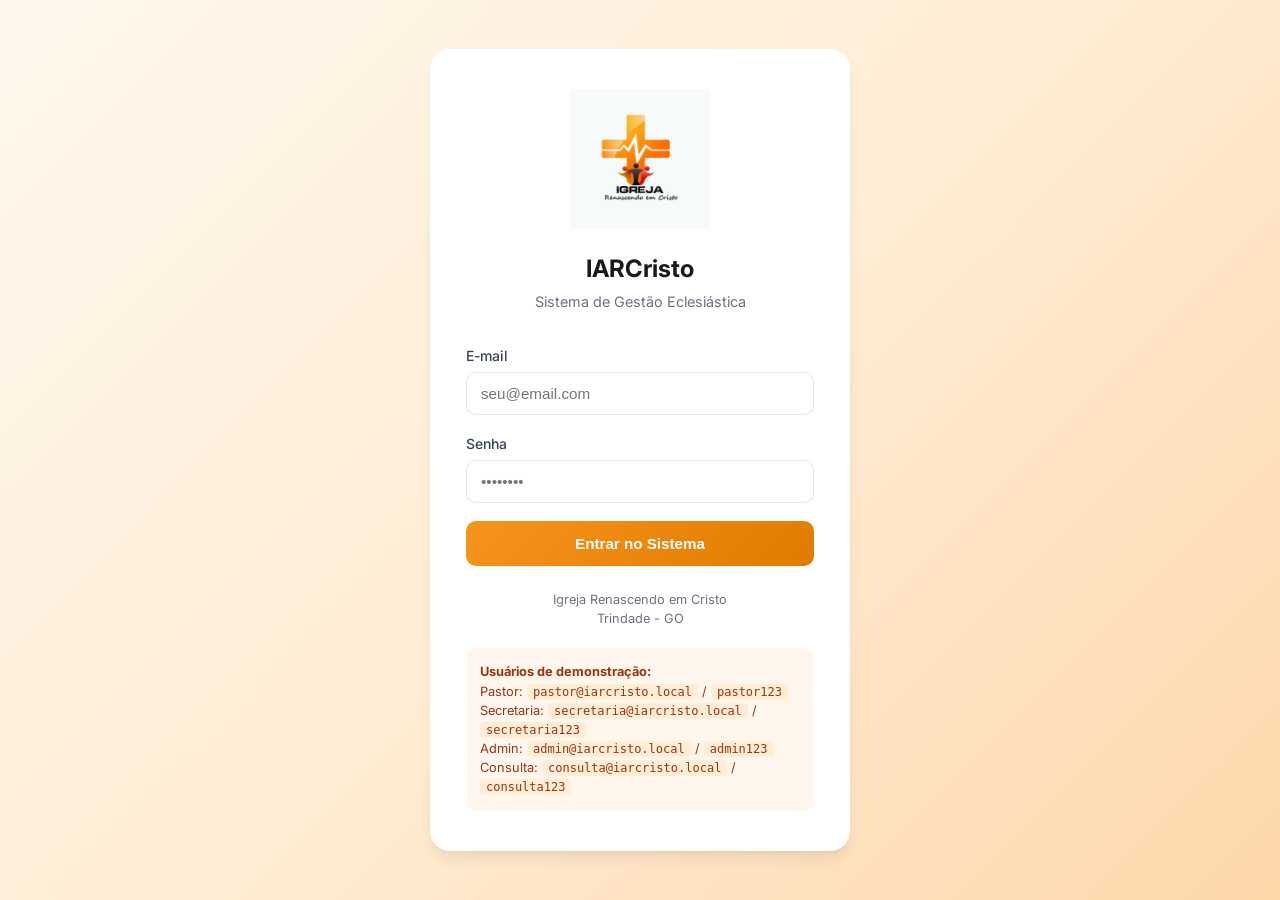
==== pages/dashboard.html @ 71ff0958 "Add files via upload" ====
<!DOCTYPE html>
<html lang="pt-BR">
<head>
  <meta charset="UTF-8">
  <meta name="viewport" content="width=device-width, initial-scale=1.0">
  <title>Dashboard | IARCristo</title>
  <link rel="stylesheet" href="../css/style.css">
  <link rel="preconnect" href="https://fonts.googleapis.com">
  <link href="https://fonts.googleapis.com/css2?family=Inter:wght@400;500;600;700&display=swap" rel="stylesheet">
</head>
<body>
  <div class="app-layout">
    <aside class="sidebar" id="sidebar">
      <div class="sidebar-header">
        <img src="../public/assets/logo.png" alt="Logo" class="sidebar-logo">
        <div class="sidebar-brand">
          IARCristo
          <span>Renascendo em Cristo</span>
        </div>
      </div>
      <nav class="sidebar-nav">
        <div class="nav-section">
          <div class="nav-section-title">Principal</div>
          <a href="dashboard.html" class="nav-item" active">Dashboard</a>
          <a href="membros.html" class="nav-item">Membros</a>
          <a href="visitantes.html" class="nav-item">Visitantes</a>
        </div>
        <div class="nav-section">
          <div class="nav-section-title">Organização</div>
          <a href="departamentos.html" class="nav-item">Departamentos</a>
          <a href="familias.html" class="nav-item">Famílias</a>
        </div>
        <div class="nav-section">
          <div class="nav-section-title">Agenda</div>
          <a href="agenda.html" class="nav-item">Cultos & Eventos</a>
        </div>
        <div class="nav-section">
          <div class="nav-section-title">Sistema</div>
          <a href="relatorios.html" class="nav-item">Relatórios</a>
        </div>
</nav>
      <div class="sidebar-footer">
        <div class="user-info">
          <div class="user-avatar">WF</div>
          <div class="user-details">
            <div class="user-name">Wellington F. Vieira</div>
            <div class="user-role">Pastor Presidente</div>
          </div>
        </div>
      </div>
    </aside>

    <div class="main-content">
      <header class="topbar">
        <div class="flex items-center gap-3">
          <button class="menu-toggle" onclick="document.getElementById('sidebar').classList.toggle('open')">
            <svg width="24" height="24" fill="none" stroke="currentColor" viewBox="0 0 24 24"><path stroke-linecap="round" stroke-linejoin="round" stroke-width="2" d="M4 6h16M4 12h16M4 18h16"/></svg>
          </button>
          <h1 class="topbar-title">Dashboard</h1>
        </div>
        <div class="topbar-actions">
          <div class="search-box">
            <svg fill="none" stroke="currentColor" viewBox="0 0 24 24"><path stroke-linecap="round" stroke-linejoin="round" stroke-width="2" d="M21 21l-6-6m2-5a7 7 0 11-14 0 7 7 0 0114 0z"/></svg>
            <input type="text" id="buscaGlobal" placeholder="Buscar membro..." onkeyup="if(event.key==='Enter') location.href='membros.html?q='+this.value">
          </div>
        </div>
      </header>

      <div class="content-area">
        <div class="stats-grid" id="statsGrid"></div>

        <div style="display: grid; grid-template-columns: 1.5fr 1fr; gap: 24px;" class="dashboard-grid">
          <div class="card">
            <div class="card-header">
              <h2 class="card-title">Próximos Cultos e Eventos</h2>
              <span class="badge badge-info">Demo</span>
            </div>
            <div class="card-body" style="padding: 0;">
              <div class="table-responsive">
                <table>
                  <thead>
                    <tr>
                      <th>Data</th>
                      <th>Evento</th>
                      <th>Horário</th>
                      <th>Dirigente</th>
                      <th>Status</th>
                    </tr>
                  </thead>
                  <tbody>
                    <tr>
                      <td>26/10/2026</td>
                      <td><strong>Culto de Celebração</strong></td>
                      <td>19:00</td>
                      <td>Pr. Wellington</td>
                      <td><span class="badge badge-success">Confirmado</span></td>
                    </tr>
                    <tr>
                      <td>28/10/2026</td>
                      <td><strong>Escola Bíblica</strong></td>
                      <td>19:30</td>
                      <td>Líder de Ensino</td>
                      <td><span class="badge badge-info">Planejado</span></td>
                    </tr>
                    <tr>
                      <td>29/10/2026</td>
                      <td><strong>Culto de Oração</strong></td>
                      <td>19:00</td>
                      <td>Pr. Auxiliar</td>
                      <td><span class="badge badge-success">Confirmado</span></td>
                    </tr>
                    <tr>
                      <td>02/11/2026</td>
                      <td><strong>Santa Ceia</strong></td>
                      <td>19:00</td>
                      <td>Pr. Wellington</td>
                      <td><span class="badge badge-warning">Planejado</span></td>
                    </tr>
                  </tbody>
                </table>
              </div>
            </div>
          </div>

          <div class="card">
            <div class="card-header">
              <h2 class="card-title">Aniversariantes</h2>
            </div>
            <div class="card-body" id="aniversariantes"></div>
          </div>
        </div>
      </div>
    </div>
  </div>

  <script src="../js/app.js"></script>
  <script src="../js/auth-guard.js"></script>
  <script>
    document.addEventListener('DOMContentLoaded', () => {
      const stats = IARCristo.getEstatisticas();
      const numVis = (IARCristo.getVisitantes && IARCristo.getVisitantes().length) || stats.visitantes || 0;

      document.getElementById('statsGrid').innerHTML = `
        <div class="stat-card">
          <div class="stat-card-header"><div class="stat-icon orange"><svg width="22" height="22" fill="none" stroke="currentColor" viewBox="0 0 24 24"><path stroke-linecap="round" stroke-linejoin="round" stroke-width="2" d="M17 20h5v-2a3 3 0 00-5.356-1.857M17 20H7m10 0v-2c0-.656-.126-1.283-.356-1.857M7 20H2v-2a3 3 0 015.356-1.857M7 20v-2c0-.656.126-1.283.356-1.857m0 0a5.002 5.002 0 019.288 0M15 7a3 3 0 11-6 0 3 3 0 016 0z"/></svg></div></div>
          <div class="stat-value">${stats.ativos}</div>
          <div class="stat-label">Membros Ativos</div>
        </div>
        <div class="stat-card">
          <div class="stat-card-header"><div class="stat-icon green"><svg width="22" height="22" fill="none" stroke="currentColor" viewBox="0 0 24 24"><path stroke-linecap="round" stroke-linejoin="round" stroke-width="2" d="M18 9v3m0 0v3m0-3h3m-3 0h-3m-2-5a4 4 0 11-8 0 4 4 0 018 0zM3 20a6 6 0 0112 0v1H3v-1z"/></svg></div></div>
          <div class="stat-value">${stats.novosMes}</div>
          <div class="stat-label">Novos no mês</div>
        </div>
        <div class="stat-card">
          <div class="stat-card-header"><div class="stat-icon blue"><svg width="22" height="22" fill="none" stroke="currentColor" viewBox="0 0 24 24"><path stroke-linecap="round" stroke-linejoin="round" stroke-width="2" d="M12 4.354a4 4 0 110 5.292M15 21H3v-1a6 6 0 0112 0v1zm0 0h6v-1a6 6 0 00-9-5.197M13 7a4 4 0 11-8 0 4 4 0 018 0z"/></svg></div></div>
          <div class="stat-value">${stats.integracao}</div>
          <div class="stat-label">Em Integração</div>
        </div>
        <div class="stat-card">
          <div class="stat-card-header"><div class="stat-icon purple"><svg width="22" height="22" fill="none" stroke="currentColor" viewBox="0 0 24 24"><path stroke-linecap="round" stroke-linejoin="round" stroke-width="2" d="M8 7V3m8 4V3m-9 8h10M5 21h14a2 2 0 002-2V7a2 2 0 00-2-2H5a2 2 0 00-2 2v12a2 2 0 002 2z"/></svg></div></div>
          <div class="stat-value">08</div>
          <div class="stat-label">Próximos Cultos</div>
        </div>
      `;

      const anivEl = document.getElementById('aniversariantes');
      if (stats.aniversariantes.length === 0) {
        anivEl.innerHTML = '<p class="text-muted">Nenhum aniversariante neste período.</p>';
      } else {
        anivEl.innerHTML = stats.aniversariantes.map(m => {
          const iniciais = m.nome.split(' ').map(p => p[0]).slice(0,2).join('').toUpperCase();
          return `<div class="flex items-center gap-3" style="margin-bottom:14px;">
              <div class="user-avatar" style="width:36px;height:36px;font-size:0.8rem;">${iniciais}</div>
              <div>
                <div style="font-weight:600;font-size:0.9rem;">${m.nome}</div>
                <div class="text-muted" style="font-size:0.8rem;">${String(m.dia).padStart(2,'0')}/${String(m.mes+1).padStart(2,'0')} — ${m.idade} anos</div>
              </div>
            </div>`;
        }).join('');
      }
    });
  </script>
  <style>
    @media (max-width: 900px) {
      .dashboard-grid { grid-template-columns: 1fr !important; }
    }
  </style>

  <script>
    // Atualizar próximos eventos com dados reais
    document.addEventListener('DOMContentLoaded', () => {
      if (typeof IARCristo === 'undefined' || !IARCristo.getProximosEventos) return;
      const prox = IARCristo.getProximosEventos(5);
      const tbody = document.querySelector('.card .table-responsive tbody');
      if (!tbody || prox.length === 0) return;
      tbody.innerHTML = prox.map(e => {
        const m = e.dirigenteId ? (IARCristo.getMembro(e.dirigenteId) || {}) : {};
        return `<tr>
          <td>${IARCristo.formatarData(e.data)}</td>
          <td><strong>${e.titulo || e.tipo}</strong></td>
          <td>${e.horaInicio || ''}</td>
          <td>${m.nome || '—'}</td>
          <td><span class="badge ${IARCristo.badgeSituacaoEvento(e.situacao)}">${e.situacao}</span></td>
        </tr>`;
      }).join('');
      // update count card
      const cards = document.querySelectorAll('.stat-value');
      if (cards.length >= 4) cards[3].textContent = String(prox.length).padStart(2, '0');
    });
  </script>

</body>
</html>
---- css/style.css ----
/* ========================================
   IARCristo - Igreja Renascendo em Cristo
   Sistema de Gestão Eclesiástica
   ======================================== */

:root {
  /* Cores extraídas do logotipo */
  --primary: #F7941D;
  --primary-dark: #E07B00;
  --primary-light: #FFB347;
  --accent: #E85D04;
  --accent-dark: #D00000;
  --black: #1A1A1A;
  --gray-900: #111827;
  --gray-800: #1F2937;
  --gray-700: #374151;
  --gray-600: #4B5563;
  --gray-500: #6B7280;
  --gray-400: #9CA3AF;
  --gray-300: #D1D5DB;
  --gray-200: #E5E7EB;
  --gray-100: #F3F4F6;
  --gray-50: #F9FAFB;
  --white: #FFFFFF;
  --success: #10B981;
  --warning: #F59E0B;
  --danger: #EF4444;
  --info: #3B82F6;

  --sidebar-width: 280px;
  --header-height: 70px;
  --radius: 12px;
  --shadow: 0 4px 6px -1px rgb(0 0 0 / 0.08), 0 2px 4px -2px rgb(0 0 0 / 0.05);
  --shadow-lg: 0 10px 15px -3px rgb(0 0 0 / 0.08), 0 4px 6px -4px rgb(0 0 0 / 0.05);
}

* {
  margin: 0;
  padding: 0;
  box-sizing: border-box;
}

body {
  font-family: 'Inter', -apple-system, BlinkMacSystemFont, 'Segoe UI', Roboto, sans-serif;
  background: var(--gray-50);
  color: var(--gray-800);
  line-height: 1.5;
  min-height: 100vh;
}

a {
  text-decoration: none;
  color: inherit;
}

/* ========== LOGIN PAGE ========== */
.login-page {
  min-height: 100vh;
  display: flex;
  align-items: center;
  justify-content: center;
  background: linear-gradient(135deg, #FFF7ED 0%, #FFEDD5 50%, #FED7AA 100%);
  padding: 20px;
}

.login-card {
  background: var(--white);
  border-radius: 20px;
  box-shadow: var(--shadow-lg);
  width: 100%;
  max-width: 420px;
  padding: 40px 36px;
  text-align: center;
}

.login-logo {
  width: 140px;
  height: auto;
  margin-bottom: 16px;
}

.login-title {
  font-size: 1.5rem;
  font-weight: 700;
  color: var(--black);
  margin-bottom: 4px;
}

.login-subtitle {
  font-size: 0.9rem;
  color: var(--gray-500);
  margin-bottom: 32px;
}

.form-group {
  margin-bottom: 18px;
  text-align: left;
}

.form-group label {
  display: block;
  font-size: 0.875rem;
  font-weight: 500;
  color: var(--gray-700);
  margin-bottom: 6px;
}

.form-control {
  width: 100%;
  padding: 12px 14px;
  border: 1.5px solid var(--gray-200);
  border-radius: 10px;
  font-size: 0.95rem;
  transition: all 0.2s;
  background: var(--white);
}

.form-control:focus {
  outline: none;
  border-color: var(--primary);
  box-shadow: 0 0 0 3px rgba(247, 148, 29, 0.15);
}

.btn {
  display: inline-flex;
  align-items: center;
  justify-content: center;
  gap: 8px;
  padding: 12px 20px;
  border: none;
  border-radius: 10px;
  font-size: 0.95rem;
  font-weight: 600;
  cursor: pointer;
  transition: all 0.2s;
}

.btn-primary {
  background: linear-gradient(135deg, var(--primary) 0%, var(--primary-dark) 100%);
  color: var(--white);
  width: 100%;
  padding: 14px;
}

.btn-primary:hover {
  background: linear-gradient(135deg, var(--primary-dark) 0%, #C96A00 100%);
  transform: translateY(-1px);
  box-shadow: 0 4px 12px rgba(247, 148, 29, 0.35);
}

.login-footer {
  margin-top: 24px;
  font-size: 0.85rem;
  color: var(--gray-500);
}

.login-footer a {
  color: var(--primary);
  font-weight: 500;
}

/* ========== LAYOUT PRINCIPAL ========== */
.app-layout {
  display: flex;
  min-height: 100vh;
}

/* Sidebar */
.sidebar {
  width: var(--sidebar-width);
  background: var(--white);
  border-right: 1px solid var(--gray-200);
  display: flex;
  flex-direction: column;
  position: fixed;
  top: 0;
  left: 0;
  height: 100vh;
  z-index: 100;
  transition: transform 0.3s ease;
}

.sidebar-header {
  padding: 20px;
  border-bottom: 1px solid var(--gray-100);
  display: flex;
  align-items: center;
  gap: 12px;
}

.sidebar-logo {
  width: 48px;
  height: 48px;
  object-fit: contain;
}

.sidebar-brand {
  font-size: 1.05rem;
  font-weight: 700;
  color: var(--black);
  line-height: 1.2;
}

.sidebar-brand span {
  display: block;
  font-size: 0.75rem;
  font-weight: 400;
  color: var(--gray-500);
}

.sidebar-nav {
  flex: 1;
  padding: 16px 12px;
  overflow-y: auto;
}

.nav-section {
  margin-bottom: 20px;
}

.nav-section-title {
  font-size: 0.7rem;
  font-weight: 600;
  text-transform: uppercase;
  letter-spacing: 0.05em;
  color: var(--gray-400);
  padding: 0 12px;
  margin-bottom: 8px;
}

.nav-item {
  display: flex;
  align-items: center;
  gap: 12px;
  padding: 11px 14px;
  border-radius: 10px;
  color: var(--gray-600);
  font-size: 0.925rem;
  font-weight: 500;
  transition: all 0.15s;
  margin-bottom: 2px;
}

.nav-item:hover {
  background: #FFF7ED;
  color: var(--primary-dark);
}

.nav-item.active {
  background: linear-gradient(135deg, #FFF7ED 0%, #FFEDD5 100%);
  color: var(--primary-dark);
  font-weight: 600;
}

.nav-item svg {
  width: 20px;
  height: 20px;
  flex-shrink: 0;
}

.sidebar-footer {
  padding: 16px;
  border-top: 1px solid var(--gray-100);
}

.user-info {
  display: flex;
  align-items: center;
  gap: 12px;
  padding: 10px;
  border-radius: 10px;
  background: var(--gray-50);
}

.user-avatar {
  width: 40px;
  height: 40px;
  border-radius: 50%;
  background: linear-gradient(135deg, var(--primary) 0%, var(--accent) 100%);
  display: flex;
  align-items: center;
  justify-content: center;
  color: white;
  font-weight: 700;
  font-size: 0.95rem;
}

.user-details {
  flex: 1;
  min-width: 0;
}

.user-name {
  font-size: 0.875rem;
  font-weight: 600;
  color: var(--gray-800);
  white-space: nowrap;
  overflow: hidden;
  text-overflow: ellipsis;
}

.user-role {
  font-size: 0.75rem;
  color: var(--gray-500);
}

/* Main Content */
.main-content {
  flex: 1;
  margin-left: var(--sidebar-width);
  min-height: 100vh;
  display: flex;
  flex-direction: column;
}

.topbar {
  height: var(--header-height);
  background: var(--white);
  border-bottom: 1px solid var(--gray-200);
  display: flex;
  align-items: center;
  justify-content: space-between;
  padding: 0 28px;
  position: sticky;
  top: 0;
  z-index: 50;
}

.topbar-title {
  font-size: 1.25rem;
  font-weight: 700;
  color: var(--gray-900);
}

.topbar-actions {
  display: flex;
  align-items: center;
  gap: 12px;
}

.search-box {
  position: relative;
}

.search-box input {
  padding: 9px 14px 9px 40px;
  border: 1.5px solid var(--gray-200);
  border-radius: 10px;
  width: 260px;
  font-size: 0.9rem;
  background: var(--gray-50);
}

.search-box input:focus {
  outline: none;
  border-color: var(--primary);
  background: var(--white);
}

.search-box svg {
  position: absolute;
  left: 12px;
  top: 50%;
  transform: translateY(-50%);
  width: 18px;
  height: 18px;
  color: var(--gray-400);
}

.content-area {
  padding: 28px;
  flex: 1;
}

/* Cards & Stats */
.stats-grid {
  display: grid;
  grid-template-columns: repeat(auto-fit, minmax(220px, 1fr));
  gap: 20px;
  margin-bottom: 28px;
}

.stat-card {
  background: var(--white);
  border-radius: var(--radius);
  padding: 22px;
  box-shadow: var(--shadow);
  border: 1px solid var(--gray-100);
  transition: transform 0.15s, box-shadow 0.15s;
}

.stat-card:hover {
  transform: translateY(-2px);
  box-shadow: var(--shadow-lg);
}

.stat-card-header {
  display: flex;
  align-items: center;
  justify-content: space-between;
  margin-bottom: 12px;
}

.stat-icon {
  width: 44px;
  height: 44px;
  border-radius: 12px;
  display: flex;
  align-items: center;
  justify-content: center;
}

.stat-icon.orange { background: #FFF7ED; color: var(--primary); }
.stat-icon.green { background: #ECFDF5; color: var(--success); }
.stat-icon.blue { background: #EFF6FF; color: var(--info); }
.stat-icon.purple { background: #F5F3FF; color: #8B5CF6; }
.stat-icon.red { background: #FEF2F2; color: var(--danger); }

.stat-value {
  font-size: 1.85rem;
  font-weight: 700;
  color: var(--gray-900);
  line-height: 1.1;
}

.stat-label {
  font-size: 0.875rem;
  color: var(--gray-500);
  margin-top: 4px;
}

/* Cards */
.card {
  background: var(--white);
  border-radius: var(--radius);
  box-shadow: var(--shadow);
  border: 1px solid var(--gray-100);
  margin-bottom: 24px;
}

.card-header {
  padding: 18px 22px;
  border-bottom: 1px solid var(--gray-100);
  display: flex;
  align-items: center;
  justify-content: space-between;
}

.card-title {
  font-size: 1.05rem;
  font-weight: 600;
  color: var(--gray-900);
}

.card-body {
  padding: 22px;
}

/* Tables */
.table-responsive {
  overflow-x: auto;
}

table {
  width: 100%;
  border-collapse: collapse;
}

th {
  text-align: left;
  padding: 12px 16px;
  font-size: 0.75rem;
  font-weight: 600;
  text-transform: uppercase;
  letter-spacing: 0.04em;
  color: var(--gray-500);
  background: var(--gray-50);
  border-bottom: 1px solid var(--gray-200);
}

td {
  padding: 14px 16px;
  font-size: 0.9rem;
  border-bottom: 1px solid var(--gray-100);
  color: var(--gray-700);
}

tr:hover td {
  background: #FFFBF5;
}

.badge {
  display: inline-flex;
  align-items: center;
  padding: 4px 10px;
  border-radius: 20px;
  font-size: 0.75rem;
  font-weight: 600;
}

.badge-success { background: #ECFDF5; color: #059669; }
.badge-warning { background: #FFFBEB; color: #D97706; }
.badge-info { background: #EFF6FF; color: #2563EB; }
.badge-danger { background: #FEF2F2; color: #DC2626; }
.badge-gray { background: var(--gray-100); color: var(--gray-600); }

/* Forms */
.form-row {
  display: grid;
  grid-template-columns: repeat(auto-fit, minmax(240px, 1fr));
  gap: 18px;
  margin-bottom: 18px;
}

.form-section {
  margin-bottom: 28px;
}

.form-section-title {
  font-size: 1rem;
  font-weight: 600;
  color: var(--gray-800);
  margin-bottom: 16px;
  padding-bottom: 8px;
  border-bottom: 2px solid var(--primary-light);
  display: inline-block;
}

.btn-secondary {
  background: var(--white);
  color: var(--gray-700);
  border: 1.5px solid var(--gray-200);
}

.btn-secondary:hover {
  background: var(--gray-50);
  border-color: var(--gray-300);
}

.btn-sm {
  padding: 7px 14px;
  font-size: 0.85rem;
}

/* Mobile */
.menu-toggle {
  display: none;
  background: none;
  border: none;
  cursor: pointer;
  padding: 8px;
}

@media (max-width: 1024px) {
  .sidebar {
    transform: translateX(-100%);
  }
  .sidebar.open {
    transform: translateX(0);
  }
  .main-content {
    margin-left: 0;
  }
  .menu-toggle {
    display: block;
  }
  .search-box input {
    width: 180px;
  }
}

@media (max-width: 640px) {
  .content-area {
    padding: 16px;
  }
  .stats-grid {
    grid-template-columns: 1fr 1fr;
  }
  .topbar {
    padding: 0 16px;
  }
}

/* Utilitários */
.text-muted { color: var(--gray-500); }
.text-primary { color: var(--primary); }
.mt-4 { margin-top: 1rem; }
.mb-4 { margin-bottom: 1rem; }
.flex { display: flex; }
.items-center { align-items: center; }
.gap-2 { gap: 0.5rem; }
.gap-3 { gap: 0.75rem; }
.justify-between { justify-content: space-between; }
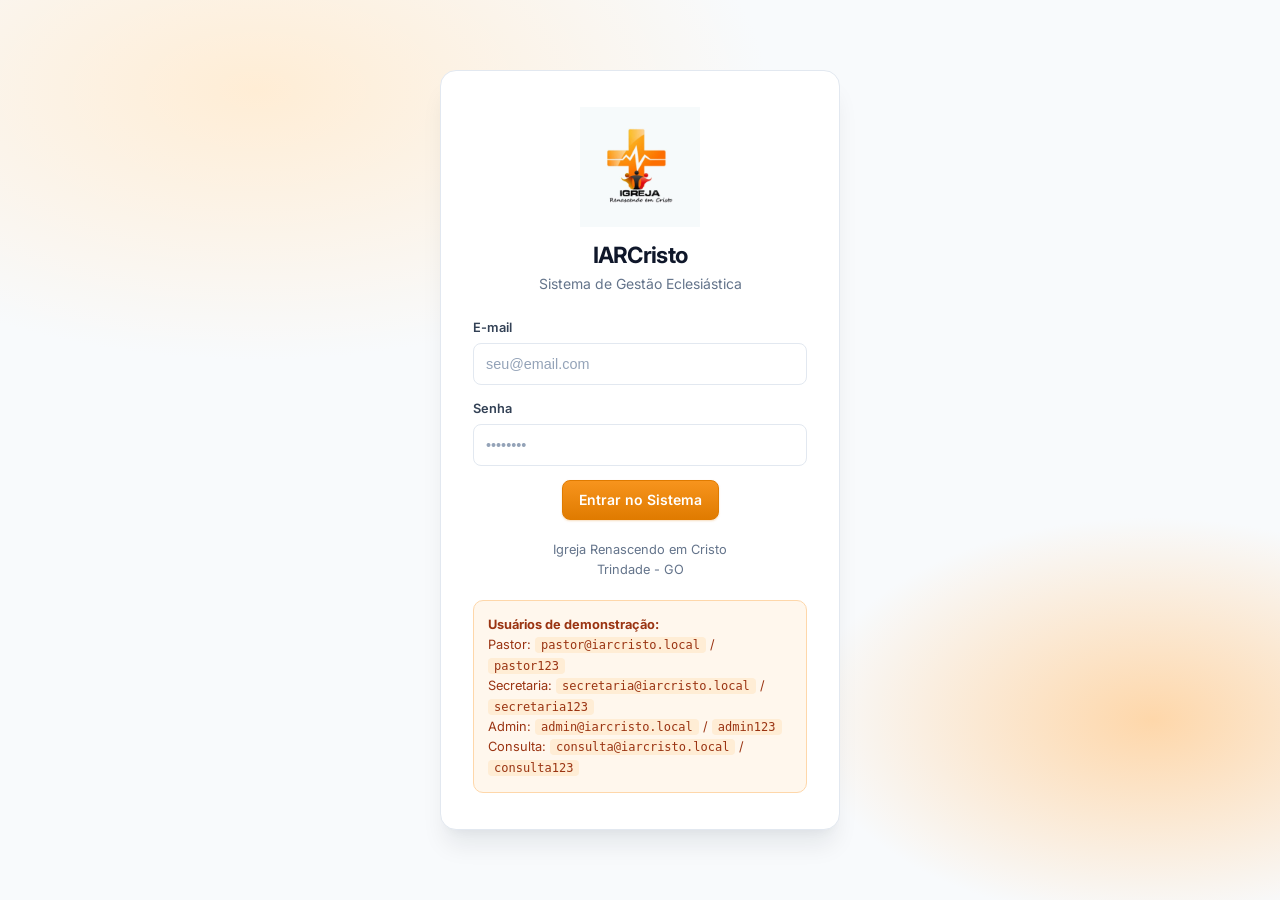
==== commit ff969d87: "Add files via upload" ====
--- a/pages/dashboard.html
+++ b/pages/dashboard.html
@@ -3,6 +3,8 @@
 <head>
   <meta charset="UTF-8">
   <meta name="viewport" content="width=device-width, initial-scale=1.0">
+  <meta name="theme-color" content="#F7941D">
+  <link rel="icon" href="../assets/brand/favicon.svg" type="image/svg+xml">
   <title>Dashboard | IARCristo</title>
   <link rel="stylesheet" href="../css/style.css">
   <link rel="preconnect" href="https://fonts.googleapis.com">
@@ -21,22 +23,22 @@
       <nav class="sidebar-nav">
         <div class="nav-section">
           <div class="nav-section-title">Principal</div>
-          <a href="dashboard.html" class="nav-item" active">Dashboard</a>
-          <a href="membros.html" class="nav-item">Membros</a>
-          <a href="visitantes.html" class="nav-item">Visitantes</a>
+          <a href="dashboard.html" class="nav-item active"><img src="../assets/icons/dashboard.svg" alt="" class="nav-icon" width="18" height="18"> Dashboard</a>
+          <a href="membros.html" class="nav-item"><img src="../assets/icons/membros.svg" alt="" class="nav-icon" width="18" height="18"> Membros</a>
+          <a href="visitantes.html" class="nav-item"><img src="../assets/icons/visitantes.svg" alt="" class="nav-icon" width="18" height="18"> Visitantes</a>
         </div>
         <div class="nav-section">
           <div class="nav-section-title">Organização</div>
-          <a href="departamentos.html" class="nav-item">Departamentos</a>
-          <a href="familias.html" class="nav-item">Famílias</a>
+          <a href="departamentos.html" class="nav-item"><img src="../assets/icons/departamentos.svg" alt="" class="nav-icon" width="18" height="18"> Departamentos</a>
+          <a href="familias.html" class="nav-item"><img src="../assets/icons/familias.svg" alt="" class="nav-icon" width="18" height="18"> Famílias</a>
         </div>
         <div class="nav-section">
           <div class="nav-section-title">Agenda</div>
-          <a href="agenda.html" class="nav-item">Cultos & Eventos</a>
+          <a href="agenda.html" class="nav-item"><img src="../assets/icons/agenda.svg" alt="" class="nav-icon" width="18" height="18"> Cultos & Eventos</a>
         </div>
         <div class="nav-section">
           <div class="nav-section-title">Sistema</div>
-          <a href="relatorios.html" class="nav-item">Relatórios</a>
+          <a href="relatorios.html" class="nav-item"><img src="../assets/icons/relatorios.svg" alt="" class="nav-icon" width="18" height="18"> Relatórios</a>
         </div>
 </nav>
       <div class="sidebar-footer">
--- a/css/style.css
+++ b/css/style.css
@@ -1,165 +1,142 @@
-/* ========================================
-   IARCristo - Igreja Renascendo em Cristo
-   Sistema de Gestão Eclesiástica
-   ======================================== */
-
+/* ============================================================
+   IARCristo — Design System
+   Igreja Renascendo em Cristo
+   Identidade visual derivada do logotipo oficial
+   ============================================================ */
+
+/* ---------- Tokens (logo: cruz laranja #F7941D, figuras #E85D04, preto) ---------- */
 :root {
-  /* Cores extraídas do logotipo */
-  --primary: #F7941D;
-  --primary-dark: #E07B00;
-  --primary-light: #FFB347;
-  --accent: #E85D04;
-  --accent-dark: #D00000;
-  --black: #1A1A1A;
-  --gray-900: #111827;
-  --gray-800: #1F2937;
-  --gray-700: #374151;
-  --gray-600: #4B5563;
-  --gray-500: #6B7280;
-  --gray-400: #9CA3AF;
-  --gray-300: #D1D5DB;
-  --gray-200: #E5E7EB;
-  --gray-100: #F3F4F6;
-  --gray-50: #F9FAFB;
-  --white: #FFFFFF;
-  --success: #10B981;
-  --warning: #F59E0B;
-  --danger: #EF4444;
-  --info: #3B82F6;
-
-  --sidebar-width: 280px;
-  --header-height: 70px;
+  /* Brand */
+  --brand-50:  #FFF8F0;
+  --brand-100: #FFEDD5;
+  --brand-200: #FED7AA;
+  --brand-300: #FDBA74;
+  --brand-400: #FB923C;
+  --brand-500: #F7941D;   /* primária da logo */
+  --brand-600: #E07B00;
+  --brand-700: #C2410C;
+  --brand-800: #9A3412;
+  --brand-900: #7C2D12;
+
+  --accent:    #E85D04;   /* figuras laterais da logo */
+  --accent-soft: #FFF1E6;
+
+  /* Neutrals */
+  --ink:       #0F172A;
+  --slate-900: #0F172A;
+  --slate-800: #1E293B;
+  --slate-700: #334155;
+  --slate-600: #475569;
+  --slate-500: #64748B;
+  --slate-400: #94A3B8;
+  --slate-300: #CBD5E1;
+  --slate-200: #E2E8F0;
+  --slate-100: #F1F5F9;
+  --slate-50:  #F8FAFC;
+  --white:     #FFFFFF;
+
+  /* Semantic */
+  --success:      #059669;
+  --success-bg:   #ECFDF5;
+  --success-border:#A7F3D0;
+  --warning:      #D97706;
+  --warning-bg:   #FFFBEB;
+  --warning-border:#FDE68A;
+  --danger:       #DC2626;
+  --danger-bg:    #FEF2F2;
+  --danger-border:#FECACA;
+  --info:         #2563EB;
+  --info-bg:      #EFF6FF;
+  --info-border:  #BFDBFE;
+
+  /* Surfaces */
+  --bg-app:       var(--slate-50);
+  --bg-sidebar:   var(--white);
+  --bg-card:      var(--white);
+  --bg-header:    var(--white);
+  --border:       var(--slate-200);
+  --border-soft:  var(--slate-100);
+
+  /* Typography */
+  --font: 'Inter', system-ui, -apple-system, BlinkMacSystemFont, 'Segoe UI', Roboto, sans-serif;
+  --text: var(--slate-800);
+  --text-muted: var(--slate-500);
+  --text-heading: var(--slate-900);
+
+  /* Layout */
+  --sidebar-w: 264px;
+  --sidebar-w-collapsed: 72px;
+  --header-h: 64px;
+  --radius-sm: 8px;
   --radius: 12px;
-  --shadow: 0 4px 6px -1px rgb(0 0 0 / 0.08), 0 2px 4px -2px rgb(0 0 0 / 0.05);
-  --shadow-lg: 0 10px 15px -3px rgb(0 0 0 / 0.08), 0 4px 6px -4px rgb(0 0 0 / 0.05);
-}
-
-* {
-  margin: 0;
-  padding: 0;
-  box-sizing: border-box;
-}
+  --radius-lg: 16px;
+  --radius-full: 9999px;
+
+  /* Elevation */
+  --shadow-xs: 0 1px 2px rgb(15 23 42 / 0.04);
+  --shadow-sm: 0 1px 3px rgb(15 23 42 / 0.06), 0 1px 2px rgb(15 23 42 / 0.04);
+  --shadow:    0 4px 6px -1px rgb(15 23 42 / 0.06), 0 2px 4px -2px rgb(15 23 42 / 0.04);
+  --shadow-md: 0 10px 15px -3px rgb(15 23 42 / 0.07), 0 4px 6px -4px rgb(15 23 42 / 0.04);
+  --shadow-lg: 0 20px 25px -5px rgb(15 23 42 / 0.08), 0 8px 10px -6px rgb(15 23 42 / 0.04);
+
+  /* Motion */
+  --ease: cubic-bezier(0.4, 0, 0.2, 1);
+  --duration: 180ms;
+
+  /* Focus */
+  --focus-ring: 0 0 0 3px rgb(247 148 29 / 0.28);
+}
+
+@media (prefers-reduced-motion: reduce) {
+  :root { --duration: 0ms; }
+  *, *::before, *::after {
+    animation-duration: 0.01ms !important;
+    transition-duration: 0.01ms !important;
+  }
+}
+
+/* ---------- Reset ---------- */
+*, *::before, *::after { box-sizing: border-box; margin: 0; padding: 0; }
+
+html { -webkit-text-size-adjust: 100%; scroll-behavior: smooth; }
 
 body {
-  font-family: 'Inter', -apple-system, BlinkMacSystemFont, 'Segoe UI', Roboto, sans-serif;
-  background: var(--gray-50);
-  color: var(--gray-800);
-  line-height: 1.5;
+  font-family: var(--font);
+  font-size: 15px;
+  line-height: 1.55;
+  color: var(--text);
+  background: var(--bg-app);
   min-height: 100vh;
-}
-
-a {
-  text-decoration: none;
-  color: inherit;
-}
-
-/* ========== LOGIN PAGE ========== */
-.login-page {
-  min-height: 100vh;
-  display: flex;
-  align-items: center;
-  justify-content: center;
-  background: linear-gradient(135deg, #FFF7ED 0%, #FFEDD5 50%, #FED7AA 100%);
-  padding: 20px;
-}
-
-.login-card {
-  background: var(--white);
-  border-radius: 20px;
-  box-shadow: var(--shadow-lg);
-  width: 100%;
-  max-width: 420px;
-  padding: 40px 36px;
-  text-align: center;
-}
-
-.login-logo {
-  width: 140px;
-  height: auto;
-  margin-bottom: 16px;
-}
-
-.login-title {
-  font-size: 1.5rem;
-  font-weight: 700;
-  color: var(--black);
-  margin-bottom: 4px;
-}
-
-.login-subtitle {
-  font-size: 0.9rem;
-  color: var(--gray-500);
-  margin-bottom: 32px;
-}
-
-.form-group {
-  margin-bottom: 18px;
-  text-align: left;
-}
-
-.form-group label {
-  display: block;
-  font-size: 0.875rem;
-  font-weight: 500;
-  color: var(--gray-700);
-  margin-bottom: 6px;
-}
-
-.form-control {
-  width: 100%;
-  padding: 12px 14px;
-  border: 1.5px solid var(--gray-200);
-  border-radius: 10px;
-  font-size: 0.95rem;
-  transition: all 0.2s;
-  background: var(--white);
-}
-
-.form-control:focus {
+  -webkit-font-smoothing: antialiased;
+}
+
+img { max-width: 100%; height: auto; display: block; }
+a { color: inherit; text-decoration: none; }
+button { font-family: inherit; cursor: pointer; }
+ul, ol { list-style: none; }
+table { border-collapse: collapse; width: 100%; }
+
+:focus-visible {
   outline: none;
-  border-color: var(--primary);
-  box-shadow: 0 0 0 3px rgba(247, 148, 29, 0.15);
-}
-
-.btn {
-  display: inline-flex;
-  align-items: center;
-  justify-content: center;
-  gap: 8px;
-  padding: 12px 20px;
-  border: none;
-  border-radius: 10px;
-  font-size: 0.95rem;
-  font-weight: 600;
-  cursor: pointer;
-  transition: all 0.2s;
-}
-
-.btn-primary {
-  background: linear-gradient(135deg, var(--primary) 0%, var(--primary-dark) 100%);
-  color: var(--white);
-  width: 100%;
-  padding: 14px;
-}
-
-.btn-primary:hover {
-  background: linear-gradient(135deg, var(--primary-dark) 0%, #C96A00 100%);
-  transform: translateY(-1px);
-  box-shadow: 0 4px 12px rgba(247, 148, 29, 0.35);
-}
-
-.login-footer {
-  margin-top: 24px;
-  font-size: 0.85rem;
-  color: var(--gray-500);
-}
-
-.login-footer a {
-  color: var(--primary);
-  font-weight: 500;
-}
-
-/* ========== LAYOUT PRINCIPAL ========== */
+  box-shadow: var(--focus-ring);
+}
+
+/* ---------- Typography ---------- */
+h1, h2, h3, h4 {
+  color: var(--text-heading);
+  font-weight: 650;
+  line-height: 1.25;
+  letter-spacing: -0.02em;
+}
+
+.text-muted { color: var(--text-muted); }
+.text-primary { color: var(--brand-600); }
+.text-sm { font-size: 0.875rem; }
+.text-xs { font-size: 0.75rem; }
+.font-medium { font-weight: 500; }
+.font-semibold { font-weight: 600; }
+
+/* ---------- Layout ---------- */
 .app-layout {
   display: flex;
   min-height: 100vh;
@@ -167,427 +144,1010 @@
 
 /* Sidebar */
 .sidebar {
-  width: var(--sidebar-width);
-  background: var(--white);
-  border-right: 1px solid var(--gray-200);
+  width: var(--sidebar-w);
+  background: var(--bg-sidebar);
+  border-right: 1px solid var(--border);
   display: flex;
   flex-direction: column;
   position: fixed;
-  top: 0;
-  left: 0;
-  height: 100vh;
+  inset: 0 auto 0 0;
   z-index: 100;
-  transition: transform 0.3s ease;
+  transition: transform var(--duration) var(--ease), width var(--duration) var(--ease);
 }
 
 .sidebar-header {
-  padding: 20px;
-  border-bottom: 1px solid var(--gray-100);
+  height: var(--header-h);
+  padding: 0 18px;
   display: flex;
   align-items: center;
   gap: 12px;
+  border-bottom: 1px solid var(--border-soft);
+  flex-shrink: 0;
 }
 
 .sidebar-logo {
-  width: 48px;
-  height: 48px;
+  width: 42px;
+  height: 42px;
   object-fit: contain;
+  flex-shrink: 0;
 }
 
 .sidebar-brand {
-  font-size: 1.05rem;
+  font-size: 1rem;
   font-weight: 700;
-  color: var(--black);
+  color: var(--ink);
   line-height: 1.2;
+  letter-spacing: -0.02em;
 }
 
 .sidebar-brand span {
   display: block;
-  font-size: 0.75rem;
-  font-weight: 400;
-  color: var(--gray-500);
+  font-size: 0.7rem;
+  font-weight: 500;
+  color: var(--text-muted);
+  letter-spacing: 0;
+  margin-top: 1px;
 }
 
 .sidebar-nav {
   flex: 1;
-  padding: 16px 12px;
   overflow-y: auto;
-}
-
-.nav-section {
-  margin-bottom: 20px;
-}
+  padding: 14px 10px;
+  scrollbar-width: thin;
+}
+
+.nav-section { margin-bottom: 18px; }
 
 .nav-section-title {
-  font-size: 0.7rem;
+  font-size: 0.65rem;
+  font-weight: 650;
+  text-transform: uppercase;
+  letter-spacing: 0.08em;
+  color: var(--slate-400);
+  padding: 0 12px;
+  margin-bottom: 6px;
+}
+
+.nav-item {
+  display: flex;
+  align-items: center;
+  gap: 11px;
+  padding: 10px 12px;
+  border-radius: var(--radius-sm);
+  color: var(--slate-600);
+  font-size: 0.9rem;
+  font-weight: 500;
+  transition: background var(--duration) var(--ease), color var(--duration) var(--ease);
+  margin-bottom: 2px;
+}
+
+.nav-item:hover {
+  background: var(--brand-50);
+  color: var(--brand-700);
+}
+
+.nav-item.active {
+  background: linear-gradient(135deg, var(--brand-50) 0%, var(--brand-100) 100%);
+  color: var(--brand-700);
   font-weight: 600;
-  text-transform: uppercase;
-  letter-spacing: 0.05em;
-  color: var(--gray-400);
-  padding: 0 12px;
-  margin-bottom: 8px;
-}
-
-.nav-item {
-  display: flex;
-  align-items: center;
-  gap: 12px;
-  padding: 11px 14px;
-  border-radius: 10px;
-  color: var(--gray-600);
-  font-size: 0.925rem;
-  font-weight: 500;
-  transition: all 0.15s;
-  margin-bottom: 2px;
-}
-
-.nav-item:hover {
-  background: #FFF7ED;
-  color: var(--primary-dark);
-}
-
-.nav-item.active {
-  background: linear-gradient(135deg, #FFF7ED 0%, #FFEDD5 100%);
-  color: var(--primary-dark);
+  box-shadow: inset 3px 0 0 var(--brand-500);
+}
+
+.nav-item svg {
+  width: 18px;
+  height: 18px;
+  flex-shrink: 0;
+  opacity: 0.85;
+}
+
+.sidebar-footer {
+  padding: 12px;
+  border-top: 1px solid var(--border-soft);
+  flex-shrink: 0;
+}
+
+.user-info {
+  display: flex;
+  align-items: center;
+  gap: 10px;
+  padding: 8px 10px;
+  border-radius: var(--radius-sm);
+  background: var(--slate-50);
+}
+
+.user-avatar {
+  width: 36px;
+  height: 36px;
+  border-radius: 50%;
+  background: linear-gradient(135deg, var(--brand-500), var(--accent));
+  color: white;
+  display: flex;
+  align-items: center;
+  justify-content: center;
+  font-weight: 700;
+  font-size: 0.8rem;
+  flex-shrink: 0;
+}
+
+.user-details { min-width: 0; flex: 1; }
+.user-name {
+  font-size: 0.85rem;
   font-weight: 600;
-}
-
-.nav-item svg {
-  width: 20px;
-  height: 20px;
-  flex-shrink: 0;
-}
-
-.sidebar-footer {
-  padding: 16px;
-  border-top: 1px solid var(--gray-100);
-}
-
-.user-info {
-  display: flex;
-  align-items: center;
-  gap: 12px;
-  padding: 10px;
-  border-radius: 10px;
-  background: var(--gray-50);
-}
-
-.user-avatar {
-  width: 40px;
-  height: 40px;
-  border-radius: 50%;
-  background: linear-gradient(135deg, var(--primary) 0%, var(--accent) 100%);
-  display: flex;
-  align-items: center;
-  justify-content: center;
-  color: white;
-  font-weight: 700;
-  font-size: 0.95rem;
-}
-
-.user-details {
-  flex: 1;
-  min-width: 0;
-}
-
-.user-name {
-  font-size: 0.875rem;
-  font-weight: 600;
-  color: var(--gray-800);
+  color: var(--slate-800);
   white-space: nowrap;
   overflow: hidden;
   text-overflow: ellipsis;
 }
-
 .user-role {
-  font-size: 0.75rem;
-  color: var(--gray-500);
-}
-
-/* Main Content */
+  font-size: 0.7rem;
+  color: var(--text-muted);
+}
+
+/* Main */
 .main-content {
   flex: 1;
-  margin-left: var(--sidebar-width);
+  margin-left: var(--sidebar-w);
   min-height: 100vh;
   display: flex;
   flex-direction: column;
+  min-width: 0;
 }
 
 .topbar {
-  height: var(--header-height);
-  background: var(--white);
-  border-bottom: 1px solid var(--gray-200);
+  height: var(--header-h);
+  background: var(--bg-header);
+  border-bottom: 1px solid var(--border);
   display: flex;
   align-items: center;
   justify-content: space-between;
-  padding: 0 28px;
+  padding: 0 24px;
   position: sticky;
   top: 0;
   z-index: 50;
+  gap: 16px;
 }
 
 .topbar-title {
-  font-size: 1.25rem;
+  font-size: 1.15rem;
   font-weight: 700;
-  color: var(--gray-900);
+  color: var(--text-heading);
+  letter-spacing: -0.02em;
 }
 
 .topbar-actions {
   display: flex;
   align-items: center;
-  gap: 12px;
-}
-
-.search-box {
-  position: relative;
-}
-
-.search-box input {
-  padding: 9px 14px 9px 40px;
-  border: 1.5px solid var(--gray-200);
-  border-radius: 10px;
-  width: 260px;
-  font-size: 0.9rem;
-  background: var(--gray-50);
-}
-
-.search-box input:focus {
-  outline: none;
-  border-color: var(--primary);
-  background: var(--white);
-}
-
-.search-box svg {
-  position: absolute;
-  left: 12px;
-  top: 50%;
-  transform: translateY(-50%);
-  width: 18px;
-  height: 18px;
-  color: var(--gray-400);
-}
-
-.content-area {
-  padding: 28px;
-  flex: 1;
-}
-
-/* Cards & Stats */
-.stats-grid {
-  display: grid;
-  grid-template-columns: repeat(auto-fit, minmax(220px, 1fr));
-  gap: 20px;
-  margin-bottom: 28px;
-}
-
-.stat-card {
-  background: var(--white);
-  border-radius: var(--radius);
-  padding: 22px;
-  box-shadow: var(--shadow);
-  border: 1px solid var(--gray-100);
-  transition: transform 0.15s, box-shadow 0.15s;
-}
-
-.stat-card:hover {
-  transform: translateY(-2px);
-  box-shadow: var(--shadow-lg);
-}
-
-.stat-card-header {
-  display: flex;
-  align-items: center;
-  justify-content: space-between;
-  margin-bottom: 12px;
-}
-
-.stat-icon {
-  width: 44px;
-  height: 44px;
-  border-radius: 12px;
-  display: flex;
-  align-items: center;
-  justify-content: center;
-}
-
-.stat-icon.orange { background: #FFF7ED; color: var(--primary); }
-.stat-icon.green { background: #ECFDF5; color: var(--success); }
-.stat-icon.blue { background: #EFF6FF; color: var(--info); }
-.stat-icon.purple { background: #F5F3FF; color: #8B5CF6; }
-.stat-icon.red { background: #FEF2F2; color: var(--danger); }
-
-.stat-value {
-  font-size: 1.85rem;
-  font-weight: 700;
-  color: var(--gray-900);
-  line-height: 1.1;
-}
-
-.stat-label {
-  font-size: 0.875rem;
-  color: var(--gray-500);
-  margin-top: 4px;
-}
-
-/* Cards */
-.card {
-  background: var(--white);
-  border-radius: var(--radius);
-  box-shadow: var(--shadow);
-  border: 1px solid var(--gray-100);
-  margin-bottom: 24px;
-}
-
-.card-header {
-  padding: 18px 22px;
-  border-bottom: 1px solid var(--gray-100);
-  display: flex;
-  align-items: center;
-  justify-content: space-between;
-}
-
-.card-title {
-  font-size: 1.05rem;
-  font-weight: 600;
-  color: var(--gray-900);
-}
-
-.card-body {
-  padding: 22px;
-}
-
-/* Tables */
-.table-responsive {
-  overflow-x: auto;
-}
-
-table {
-  width: 100%;
-  border-collapse: collapse;
-}
-
-th {
-  text-align: left;
-  padding: 12px 16px;
-  font-size: 0.75rem;
-  font-weight: 600;
-  text-transform: uppercase;
-  letter-spacing: 0.04em;
-  color: var(--gray-500);
-  background: var(--gray-50);
-  border-bottom: 1px solid var(--gray-200);
-}
-
-td {
-  padding: 14px 16px;
-  font-size: 0.9rem;
-  border-bottom: 1px solid var(--gray-100);
-  color: var(--gray-700);
-}
-
-tr:hover td {
-  background: #FFFBF5;
-}
-
-.badge {
-  display: inline-flex;
-  align-items: center;
-  padding: 4px 10px;
-  border-radius: 20px;
-  font-size: 0.75rem;
-  font-weight: 600;
-}
-
-.badge-success { background: #ECFDF5; color: #059669; }
-.badge-warning { background: #FFFBEB; color: #D97706; }
-.badge-info { background: #EFF6FF; color: #2563EB; }
-.badge-danger { background: #FEF2F2; color: #DC2626; }
-.badge-gray { background: var(--gray-100); color: var(--gray-600); }
-
-/* Forms */
-.form-row {
-  display: grid;
-  grid-template-columns: repeat(auto-fit, minmax(240px, 1fr));
-  gap: 18px;
-  margin-bottom: 18px;
-}
-
-.form-section {
-  margin-bottom: 28px;
-}
-
-.form-section-title {
-  font-size: 1rem;
-  font-weight: 600;
-  color: var(--gray-800);
-  margin-bottom: 16px;
-  padding-bottom: 8px;
-  border-bottom: 2px solid var(--primary-light);
-  display: inline-block;
-}
-
-.btn-secondary {
-  background: var(--white);
-  color: var(--gray-700);
-  border: 1.5px solid var(--gray-200);
-}
-
-.btn-secondary:hover {
-  background: var(--gray-50);
-  border-color: var(--gray-300);
-}
-
-.btn-sm {
-  padding: 7px 14px;
-  font-size: 0.85rem;
-}
-
-/* Mobile */
+  gap: 10px;
+  flex-wrap: wrap;
+}
+
 .menu-toggle {
   display: none;
   background: none;
   border: none;
+  padding: 8px;
+  border-radius: var(--radius-sm);
+  color: var(--slate-600);
+}
+.menu-toggle:hover { background: var(--slate-100); }
+
+.content-area {
+  padding: 24px;
+  flex: 1;
+  width: 100%;
+  max-width: 1400px;
+}
+
+/* Breadcrumb */
+.breadcrumb {
+  display: flex;
+  align-items: center;
+  gap: 6px;
+  font-size: 0.8rem;
+  color: var(--text-muted);
+  margin-bottom: 16px;
+  flex-wrap: wrap;
+}
+.breadcrumb a:hover { color: var(--brand-600); }
+.breadcrumb .sep { opacity: 0.4; }
+
+/* ---------- Cards ---------- */
+.card {
+  background: var(--bg-card);
+  border: 1px solid var(--border);
+  border-radius: var(--radius);
+  box-shadow: var(--shadow-xs);
+  margin-bottom: 20px;
+  overflow: hidden;
+}
+
+.card-header {
+  padding: 14px 18px;
+  border-bottom: 1px solid var(--border-soft);
+  display: flex;
+  align-items: center;
+  justify-content: space-between;
+  gap: 12px;
+  flex-wrap: wrap;
+  background: var(--white);
+}
+
+.card-title {
+  font-size: 0.95rem;
+  font-weight: 650;
+  color: var(--text-heading);
+}
+
+.card-body { padding: 18px; }
+
+/* ---------- Stats ---------- */
+.stats-grid {
+  display: grid;
+  grid-template-columns: repeat(auto-fit, minmax(180px, 1fr));
+  gap: 14px;
+  margin-bottom: 22px;
+}
+
+.stat-card {
+  background: var(--white);
+  border: 1px solid var(--border);
+  border-radius: var(--radius);
+  padding: 18px;
+  box-shadow: var(--shadow-xs);
+  transition: box-shadow var(--duration) var(--ease), transform var(--duration) var(--ease);
+}
+
+.stat-card:hover {
+  box-shadow: var(--shadow);
+  transform: translateY(-1px);
+}
+
+.stat-card-header {
+  display: flex;
+  align-items: center;
+  justify-content: space-between;
+  margin-bottom: 10px;
+}
+
+.stat-icon {
+  width: 40px;
+  height: 40px;
+  border-radius: 10px;
+  display: flex;
+  align-items: center;
+  justify-content: center;
+}
+
+.stat-icon.orange { background: var(--brand-50); color: var(--brand-600); }
+.stat-icon.green  { background: var(--success-bg); color: var(--success); }
+.stat-icon.blue   { background: var(--info-bg); color: var(--info); }
+.stat-icon.purple { background: #F5F3FF; color: #7C3AED; }
+.stat-icon.red    { background: var(--danger-bg); color: var(--danger); }
+
+.stat-value {
+  font-size: 1.75rem;
+  font-weight: 700;
+  color: var(--text-heading);
+  letter-spacing: -0.03em;
+  line-height: 1.1;
+}
+
+.stat-label {
+  font-size: 0.8rem;
+  color: var(--text-muted);
+  margin-top: 4px;
+  font-weight: 500;
+}
+
+/* ---------- Buttons ---------- */
+.btn {
+  display: inline-flex;
+  align-items: center;
+  justify-content: center;
+  gap: 6px;
+  padding: 10px 16px;
+  border: 1.5px solid transparent;
+  border-radius: var(--radius-sm);
+  font-size: 0.875rem;
+  font-weight: 600;
+  line-height: 1.25;
+  transition: background var(--duration) var(--ease), border-color var(--duration) var(--ease),
+              box-shadow var(--duration) var(--ease), transform var(--duration) var(--ease);
+  white-space: nowrap;
+  min-height: 40px;
+}
+
+.btn:disabled {
+  opacity: 0.55;
+  cursor: not-allowed;
+  transform: none !important;
+}
+
+.btn-primary {
+  background: linear-gradient(180deg, var(--brand-500) 0%, var(--brand-600) 100%);
+  color: white;
+  border-color: var(--brand-600);
+  box-shadow: 0 1px 2px rgb(224 123 0 / 0.25);
+}
+
+.btn-primary:hover:not(:disabled) {
+  background: linear-gradient(180deg, var(--brand-600) 0%, var(--brand-700) 100%);
+  box-shadow: 0 4px 10px rgb(224 123 0 / 0.3);
+}
+
+.btn-primary:active:not(:disabled) { transform: translateY(1px); }
+
+.btn-secondary {
+  background: var(--white);
+  color: var(--slate-700);
+  border-color: var(--slate-200);
+}
+
+.btn-secondary:hover:not(:disabled) {
+  background: var(--slate-50);
+  border-color: var(--slate-300);
+}
+
+.btn-danger {
+  background: var(--danger);
+  color: white;
+  border-color: var(--danger);
+}
+
+.btn-danger:hover:not(:disabled) { background: #B91C1C; }
+
+.btn-ghost {
+  background: transparent;
+  color: var(--slate-600);
+  border-color: transparent;
+}
+.btn-ghost:hover:not(:disabled) { background: var(--slate-100); }
+
+.btn-sm {
+  padding: 6px 12px;
+  font-size: 0.8rem;
+  min-height: 32px;
+}
+
+.btn-lg {
+  padding: 12px 20px;
+  font-size: 0.95rem;
+  min-height: 46px;
+}
+
+/* ---------- Forms ---------- */
+.form-group {
+  margin-bottom: 14px;
+  text-align: left;
+}
+
+.form-group label {
+  display: block;
+  font-size: 0.8rem;
+  font-weight: 600;
+  color: var(--slate-700);
+  margin-bottom: 5px;
+}
+
+.form-group label .req { color: var(--danger); margin-left: 2px; }
+
+.form-control {
+  width: 100%;
+  padding: 10px 12px;
+  border: 1.5px solid var(--slate-200);
+  border-radius: var(--radius-sm);
+  font-size: 0.9rem;
+  color: var(--text);
+  background: var(--white);
+  transition: border-color var(--duration) var(--ease), box-shadow var(--duration) var(--ease);
+  min-height: 42px;
+}
+
+.form-control:hover { border-color: var(--slate-300); }
+
+.form-control:focus {
+  outline: none;
+  border-color: var(--brand-500);
+  box-shadow: var(--focus-ring);
+}
+
+.form-control::placeholder { color: var(--slate-400); }
+
+select.form-control {
+  appearance: none;
+  background-image: url("data:image/svg+xml,%3Csvg xmlns='http://www.w3.org/2000/svg' width='16' height='16' viewBox='0 0 24 24' fill='none' stroke='%2394A3B8' stroke-width='2'%3E%3Cpath d='M6 9l6 6 6-6'/%3E%3C/svg%3E");
+  background-repeat: no-repeat;
+  background-position: right 10px center;
+  padding-right: 36px;
+}
+
+textarea.form-control {
+  min-height: 80px;
+  resize: vertical;
+}
+
+.form-row {
+  display: grid;
+  grid-template-columns: repeat(auto-fit, minmax(200px, 1fr));
+  gap: 14px;
+  margin-bottom: 4px;
+}
+
+.form-section {
+  margin-bottom: 24px;
+  padding-bottom: 8px;
+}
+
+.form-section-title {
+  font-size: 0.9rem;
+  font-weight: 650;
+  color: var(--text-heading);
+  margin-bottom: 14px;
+  padding-bottom: 8px;
+  border-bottom: 2px solid var(--brand-200);
+  display: inline-block;
+  min-width: 140px;
+}
+
+.form-hint {
+  font-size: 0.75rem;
+  color: var(--text-muted);
+  margin-top: 4px;
+}
+
+.form-error {
+  font-size: 0.8rem;
+  color: var(--danger);
+  margin-top: 4px;
+}
+
+/* ---------- Tables ---------- */
+.table-responsive {
+  overflow-x: auto;
+  -webkit-overflow-scrolling: touch;
+}
+
+table {
+  width: 100%;
+  border-collapse: collapse;
+}
+
+th {
+  text-align: left;
+  padding: 11px 14px;
+  font-size: 0.7rem;
+  font-weight: 650;
+  text-transform: uppercase;
+  letter-spacing: 0.05em;
+  color: var(--slate-500);
+  background: var(--slate-50);
+  border-bottom: 1px solid var(--border);
+  white-space: nowrap;
+}
+
+td {
+  padding: 12px 14px;
+  font-size: 0.875rem;
+  border-bottom: 1px solid var(--border-soft);
+  color: var(--slate-700);
+  vertical-align: middle;
+}
+
+tbody tr {
+  transition: background var(--duration) var(--ease);
+}
+
+tbody tr:hover td {
+  background: var(--brand-50);
+}
+
+tbody tr:last-child td { border-bottom: none; }
+
+/* ---------- Badges ---------- */
+.badge {
+  display: inline-flex;
+  align-items: center;
+  padding: 3px 9px;
+  border-radius: var(--radius-full);
+  font-size: 0.7rem;
+  font-weight: 650;
+  letter-spacing: 0.01em;
+  line-height: 1.4;
+  border: 1px solid transparent;
+}
+
+.badge-success {
+  background: var(--success-bg);
+  color: var(--success);
+  border-color: var(--success-border);
+}
+.badge-warning {
+  background: var(--warning-bg);
+  color: var(--warning);
+  border-color: var(--warning-border);
+}
+.badge-info {
+  background: var(--info-bg);
+  color: var(--info);
+  border-color: var(--info-border);
+}
+.badge-danger {
+  background: var(--danger-bg);
+  color: var(--danger);
+  border-color: var(--danger-border);
+}
+.badge-gray {
+  background: var(--slate-100);
+  color: var(--slate-600);
+  border-color: var(--slate-200);
+}
+
+/* ---------- Search ---------- */
+.search-box {
+  position: relative;
+}
+
+.search-box input {
+  padding: 9px 12px 9px 38px;
+  border: 1.5px solid var(--slate-200);
+  border-radius: var(--radius-sm);
+  width: 240px;
+  max-width: 100%;
+  font-size: 0.875rem;
+  background: var(--slate-50);
+  transition: border-color var(--duration), background var(--duration), box-shadow var(--duration);
+  min-height: 40px;
+}
+
+.search-box input:focus {
+  outline: none;
+  border-color: var(--brand-500);
+  background: var(--white);
+  box-shadow: var(--focus-ring);
+}
+
+.search-box svg {
+  position: absolute;
+  left: 11px;
+  top: 50%;
+  transform: translateY(-50%);
+  width: 16px;
+  height: 16px;
+  color: var(--slate-400);
+  pointer-events: none;
+}
+
+/* ---------- Login ---------- */
+.login-page {
+  min-height: 100vh;
+  display: flex;
+  align-items: center;
+  justify-content: center;
+  background:
+    radial-gradient(ellipse 80% 60% at 20% 10%, var(--brand-100) 0%, transparent 50%),
+    radial-gradient(ellipse 60% 50% at 90% 80%, #FED7AA 0%, transparent 45%),
+    var(--slate-50);
+  padding: 20px;
+}
+
+.login-card {
+  background: var(--white);
+  border-radius: var(--radius-lg);
+  box-shadow: var(--shadow-lg);
+  border: 1px solid var(--border);
+  width: 100%;
+  max-width: 400px;
+  padding: 36px 32px;
+  text-align: center;
+}
+
+.login-logo {
+  width: 120px;
+  height: auto;
+  margin: 0 auto 14px;
+}
+
+.login-title {
+  font-size: 1.4rem;
+  font-weight: 700;
+  color: var(--ink);
+  letter-spacing: -0.03em;
+}
+
+.login-subtitle {
+  font-size: 0.875rem;
+  color: var(--text-muted);
+  margin-bottom: 24px;
+  margin-top: 4px;
+}
+
+.login-error {
+  background: var(--danger-bg);
+  color: var(--danger);
+  border: 1px solid var(--danger-border);
+  padding: 10px 12px;
+  border-radius: var(--radius-sm);
+  font-size: 0.85rem;
+  margin-bottom: 14px;
+  text-align: left;
+  display: none;
+}
+
+.login-footer {
+  margin-top: 20px;
+  font-size: 0.8rem;
+  color: var(--text-muted);
+}
+
+.login-footer a {
+  color: var(--brand-600);
+  font-weight: 500;
+}
+
+.login-hint {
+  margin-top: 18px;
+  padding: 12px 14px;
+  background: var(--brand-50);
+  border: 1px solid var(--brand-200);
+  border-radius: var(--radius-sm);
+  font-size: 0.75rem;
+  color: var(--brand-800);
+  text-align: left;
+  line-height: 1.6;
+}
+
+.login-hint code {
+  background: var(--brand-100);
+  padding: 1px 5px;
+  border-radius: 4px;
+  font-size: 0.7rem;
+  font-family: ui-monospace, monospace;
+}
+
+/* ---------- Tabs ---------- */
+.tabs {
+  display: flex;
+  gap: 2px;
+  border-bottom: 1px solid var(--border);
+  margin-bottom: 18px;
+  flex-wrap: wrap;
+}
+
+.tab {
+  padding: 10px 14px;
+  font-size: 0.875rem;
+  font-weight: 500;
+  color: var(--slate-500);
   cursor: pointer;
-  padding: 8px;
-}
-
+  border: none;
+  background: none;
+  border-bottom: 2px solid transparent;
+  margin-bottom: -1px;
+  transition: color var(--duration), border-color var(--duration);
+}
+
+.tab:hover { color: var(--brand-600); }
+.tab.active {
+  color: var(--brand-700);
+  border-bottom-color: var(--brand-500);
+  font-weight: 600;
+}
+
+.tab-content, .tab-panel { display: none; }
+.tab-content.active, .tab-panel.active { display: block; }
+
+/* ---------- Timeline ---------- */
+.timeline {
+  position: relative;
+  padding-left: 24px;
+}
+
+.timeline::before {
+  content: '';
+  position: absolute;
+  left: 6px;
+  top: 4px;
+  bottom: 4px;
+  width: 2px;
+  background: var(--slate-200);
+  border-radius: 1px;
+}
+
+.timeline-item {
+  position: relative;
+  margin-bottom: 18px;
+  padding-bottom: 2px;
+}
+
+.timeline-item::before {
+  content: '';
+  position: absolute;
+  left: -22px;
+  top: 5px;
+  width: 10px;
+  height: 10px;
+  border-radius: 50%;
+  background: var(--brand-500);
+  border: 2px solid var(--white);
+  box-shadow: 0 0 0 2px var(--brand-200);
+}
+
+.timeline-date {
+  font-size: 0.75rem;
+  color: var(--text-muted);
+  margin-bottom: 2px;
+}
+
+.timeline-desc {
+  font-size: 0.9rem;
+  color: var(--slate-700);
+}
+
+/* ---------- Empty & loading ---------- */
+.empty-state {
+  text-align: center;
+  padding: 40px 20px;
+  color: var(--text-muted);
+}
+
+.empty-state strong {
+  display: block;
+  color: var(--slate-700);
+  margin-bottom: 6px;
+  font-size: 0.95rem;
+}
+
+.loading-spinner {
+  width: 28px;
+  height: 28px;
+  border: 3px solid var(--slate-200);
+  border-top-color: var(--brand-500);
+  border-radius: 50%;
+  animation: spin 0.7s linear infinite;
+  margin: 20px auto;
+}
+
+@keyframes spin {
+  to { transform: rotate(360deg); }
+}
+
+/* ---------- Modal ---------- */
+.modal-overlay {
+  display: none;
+  position: fixed;
+  inset: 0;
+  background: rgb(15 23 42 / 0.45);
+  z-index: 200;
+  align-items: center;
+  justify-content: center;
+  padding: 16px;
+  backdrop-filter: blur(2px);
+}
+
+.modal-overlay.open { display: flex; }
+
+.modal {
+  background: var(--white);
+  border-radius: var(--radius-lg);
+  width: 100%;
+  max-width: 640px;
+  max-height: 90vh;
+  overflow-y: auto;
+  box-shadow: var(--shadow-lg);
+  border: 1px solid var(--border);
+}
+
+.modal-header {
+  padding: 16px 20px;
+  border-bottom: 1px solid var(--border-soft);
+  display: flex;
+  justify-content: space-between;
+  align-items: center;
+  position: sticky;
+  top: 0;
+  background: var(--white);
+  z-index: 1;
+}
+
+.modal-body { padding: 20px; }
+
+/* ---------- Event cards (agenda) ---------- */
+.event-card {
+  border: 1px solid var(--border);
+  border-radius: var(--radius);
+  padding: 14px 16px;
+  margin-bottom: 10px;
+  background: var(--white);
+  transition: box-shadow var(--duration), border-color var(--duration);
+  cursor: pointer;
+  border-left: 3px solid var(--slate-300);
+}
+
+.event-card:hover {
+  box-shadow: var(--shadow-sm);
+  border-color: var(--brand-200);
+}
+
+.event-card.confirmado { border-left-color: var(--success); }
+.event-card.planejado { border-left-color: var(--info); }
+.event-card.cancelado { border-left-color: var(--danger); opacity: 0.75; }
+
+.event-date {
+  font-size: 0.75rem;
+  font-weight: 650;
+  color: var(--brand-600);
+  text-transform: uppercase;
+  letter-spacing: 0.03em;
+}
+
+.event-title {
+  font-size: 1rem;
+  font-weight: 650;
+  color: var(--text-heading);
+  margin: 3px 0;
+}
+
+.event-meta {
+  font-size: 0.8rem;
+  color: var(--text-muted);
+  display: flex;
+  flex-wrap: wrap;
+  gap: 10px;
+}
+
+/* ---------- Family / depto cards ---------- */
+.family-card, .depto-card {
+  display: flex;
+  align-items: center;
+  gap: 12px;
+  padding: 12px;
+  border: 1px solid var(--border);
+  border-radius: var(--radius-sm);
+  margin-bottom: 8px;
+  background: var(--slate-50);
+}
+
+.depto-card {
+  display: block;
+  background: var(--white);
+  padding: 16px;
+  border-radius: var(--radius);
+}
+
+/* ---------- Alerts ---------- */
+.alert {
+  padding: 12px 14px;
+  border-radius: var(--radius-sm);
+  font-size: 0.875rem;
+  border: 1px solid transparent;
+  margin-bottom: 14px;
+}
+
+.alert-success { background: var(--success-bg); color: var(--success); border-color: var(--success-border); }
+.alert-warning { background: var(--warning-bg); color: var(--warning); border-color: var(--warning-border); }
+.alert-danger  { background: var(--danger-bg); color: var(--danger); border-color: var(--danger-border); }
+.alert-info    { background: var(--info-bg); color: var(--info); border-color: var(--info-border); }
+
+/* ---------- Utilities ---------- */
+.flex { display: flex; }
+.items-center { align-items: center; }
+.justify-between { justify-content: space-between; }
+.gap-2 { gap: 0.5rem; }
+.gap-3 { gap: 0.75rem; }
+.mt-4 { margin-top: 1rem; }
+.mb-4 { margin-bottom: 1rem; }
+.sr-only {
+  position: absolute;
+  width: 1px;
+  height: 1px;
+  padding: 0;
+  margin: -1px;
+  overflow: hidden;
+  clip: rect(0,0,0,0);
+  border: 0;
+}
+
+/* ---------- Sidebar overlay (mobile) ---------- */
+.sidebar-backdrop {
+  display: none;
+  position: fixed;
+  inset: 0;
+  background: rgb(15 23 42 / 0.4);
+  z-index: 99;
+}
+
+.sidebar-backdrop.open { display: block; }
+
+/* ---------- Responsive ---------- */
 @media (max-width: 1024px) {
   .sidebar {
     transform: translateX(-100%);
   }
   .sidebar.open {
     transform: translateX(0);
+    box-shadow: var(--shadow-lg);
   }
-  .main-content {
-    margin-left: 0;
-  }
-  .menu-toggle {
-    display: block;
-  }
-  .search-box input {
-    width: 180px;
-  }
-}
-
-@media (max-width: 640px) {
-  .content-area {
-    padding: 16px;
-  }
+  .main-content { margin-left: 0; }
+  .menu-toggle { display: inline-flex; }
+  .content-area { padding: 16px; }
+  .search-box input { width: 160px; }
+}
+
+@media (max-width: 768px) {
   .stats-grid {
     grid-template-columns: 1fr 1fr;
+    gap: 10px;
   }
+  .stat-value { font-size: 1.4rem; }
   .topbar {
-    padding: 0 16px;
+    padding: 0 14px;
+    height: 56px;
   }
-}
-
-/* Utilitários */
-.text-muted { color: var(--gray-500); }
-.text-primary { color: var(--primary); }
-.mt-4 { margin-top: 1rem; }
-.mb-4 { margin-bottom: 1rem; }
-.flex { display: flex; }
-.items-center { align-items: center; }
-.gap-2 { gap: 0.5rem; }
-.gap-3 { gap: 0.75rem; }
-.justify-between { justify-content: space-between; }
+  .topbar-title { font-size: 1rem; }
+  .form-row {
+    grid-template-columns: 1fr;
+  }
+  .card-header {
+    padding: 12px 14px;
+  }
+  .card-body { padding: 14px; }
+  .login-card { padding: 28px 22px; }
+
+  /* Stack dashboard grids */
+  .dashboard-grid,
+  .agenda-grid,
+  .rel-grid {
+    grid-template-columns: 1fr !important;
+  }
+
+  /* Table → more compact */
+  th, td {
+    padding: 10px 10px;
+    font-size: 0.8rem;
+  }
+
+  .btn { min-height: 44px; }
+  .btn-sm { min-height: 36px; }
+}
+
+@media (max-width: 480px) {
+  .stats-grid { grid-template-columns: 1fr; }
+  .search-box input { width: 100%; }
+  .topbar-actions { gap: 6px; }
+  .content-area { padding: 12px; }
+}
+
+/* Print */
+@media print {
+  .sidebar, .topbar, .menu-toggle, [data-logout] { display: none !important; }
+  .main-content { margin-left: 0; }
+  .card { box-shadow: none; border: 1px solid #ccc; }
+}
+
+/* ---------- Assets / Icons ---------- */
+.nav-item .nav-icon {
+  width: 18px;
+  height: 18px;
+  flex-shrink: 0;
+  opacity: 0.75;
+  color: inherit;
+}
+
+.nav-item:hover .nav-icon,
+.nav-item.active .nav-icon {
+  opacity: 1;
+}
+
+.nav-item .nav-icon img,
+.nav-item img.nav-icon {
+  width: 18px;
+  height: 18px;
+  display: block;
+}
+
+.icon-inline {
+  width: 18px;
+  height: 18px;
+  vertical-align: middle;
+  display: inline-block;
+}
